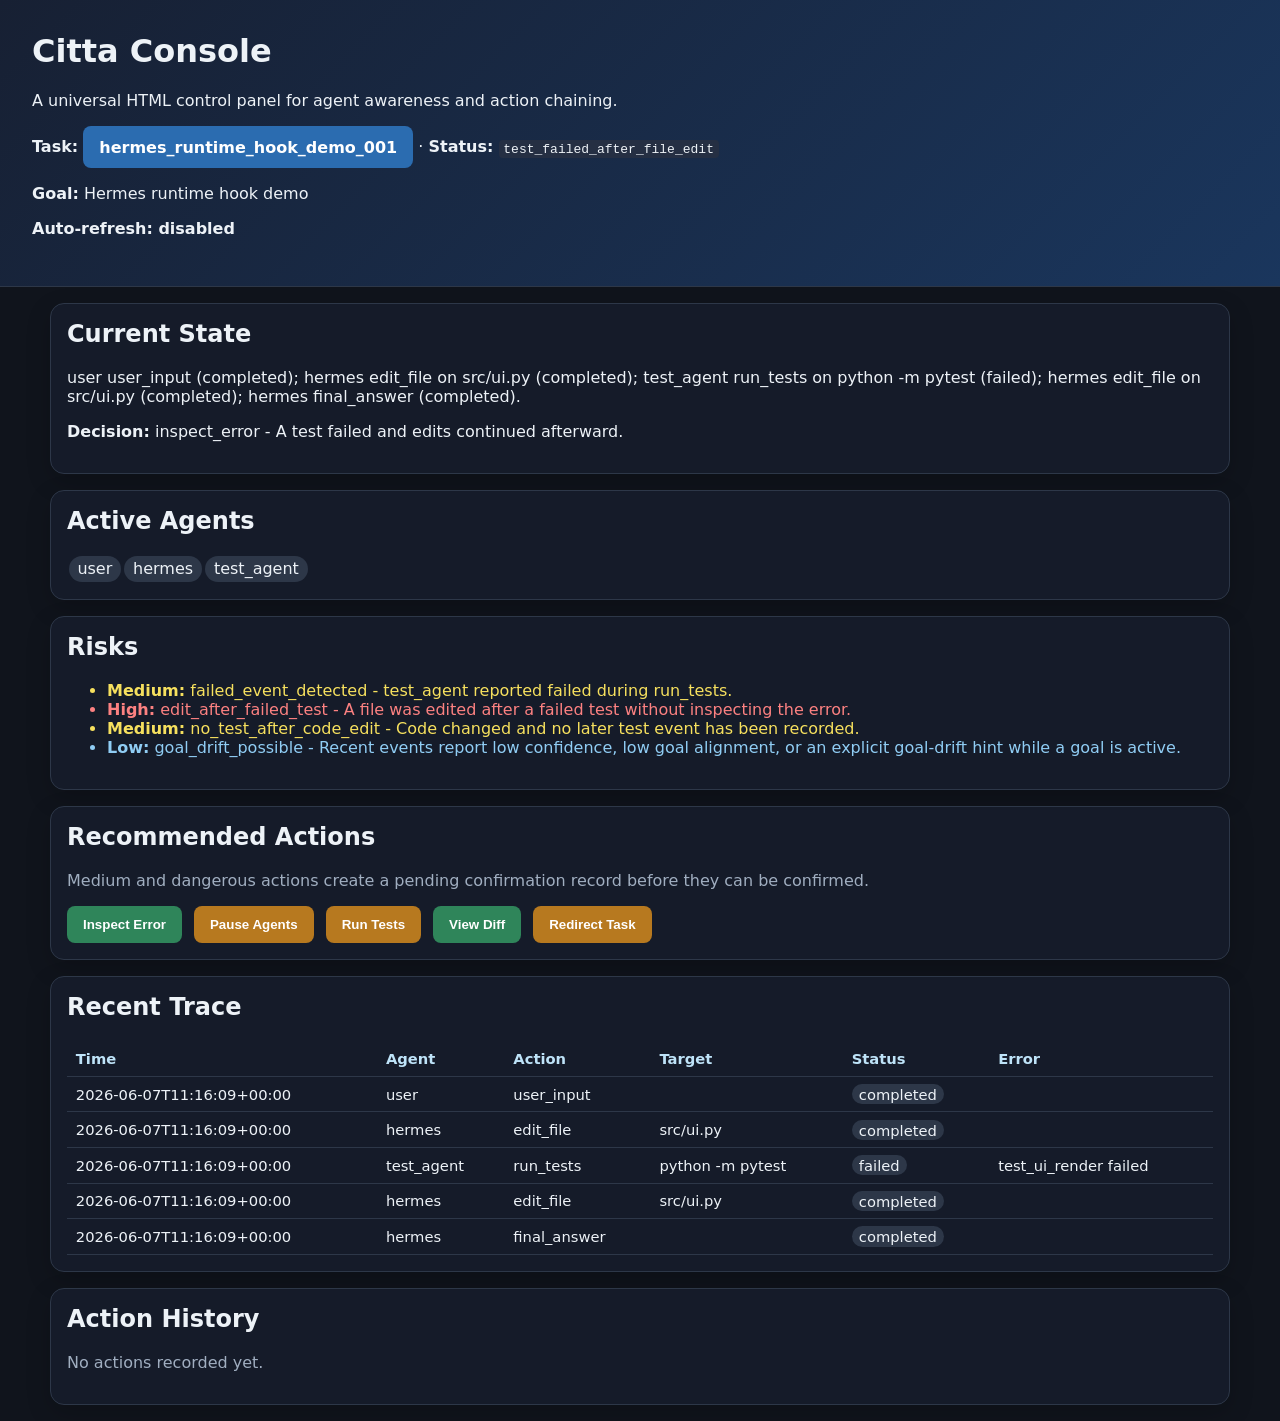
==== examples/hermes_runtime_hook/dashboard.html @ 53b65fb5 "Add opt-in Hermes runtime trace hook" ====
<!doctype html>
<html lang="en">
<head>
  <meta charset="utf-8">
  <meta name="viewport" content="width=device-width, initial-scale=1">
  <title>Citta Console</title>

  <style>
    :root { color-scheme: light dark; font-family: system-ui, sans-serif; }
    body { margin: 0; background: #10141c; color: #edf2f7; }
    header { padding: 2rem; background: linear-gradient(135deg, #172033, #1a365d); border-bottom: 1px solid #2d3748; }
    main { display: grid; gap: 1rem; padding: 1rem; max-width: 1180px; margin: 0 auto; }
    section, .card { background: #151b29; border: 1px solid #2d3748; border-radius: 14px; padding: 1rem; box-shadow: 0 8px 24px rgb(0 0 0 / 18%); }
    h1, h2 { margin-top: 0; }
    table { width: 100%; border-collapse: collapse; font-size: 0.92rem; }
    th, td { border-bottom: 1px solid #2d3748; padding: 0.55rem; text-align: left; vertical-align: top; }
    th { color: #bee3f8; }
    .badge { display: inline-block; padding: 0.2rem 0.55rem; border-radius: 999px; background: #2d3748; margin: 0.1rem; }
    .actions { display: flex; flex-wrap: wrap; gap: 0.75rem; }
    .action-form { display: inline-flex; align-items: center; gap: 0.5rem; }
    button, .link-button { border: 0; border-radius: 8px; padding: 0.7rem 1rem; cursor: pointer; font-weight: 700; text-decoration: none; display: inline-block; }
    .action-safe { background: #2f855a; color: white; }
    .action-medium { background: #b7791f; color: white; }
    .action-dangerous { background: #c53030; color: white; }
    .action-forbidden { background: #742a2a; color: white; }
    .link-button { background: #2b6cb0; color: white; }
    .risk-low { color: #90cdf4; }
    .risk-medium { color: #f6e05e; }
    .risk-high { color: #fc8181; }
    .risk-critical { color: #feb2b2; font-weight: 700; }
    .warning { color: #fbd38d; font-weight: 700; }
    .empty { color: #a0aec0; }
    .status { border-radius: 999px; background: #2d3748; padding: 0.1rem 0.45rem; white-space: nowrap; }
    .status-pending_confirmation { background: #975a16; color: white; }
    .status-confirmed { background: #276749; color: white; }
    .status-blocked { background: #9b2c2c; color: white; }
    code { background: #252f43; padding: 0.1rem 0.3rem; border-radius: 4px; }
  </style>
</head>
<body>
  <header>
    <h1>Citta Console</h1>
    <p>A universal HTML control panel for agent awareness and action chaining.</p>
    <p><strong>Task:</strong> <a class="link-button" href="/task/hermes_runtime_hook_demo_001">hermes_runtime_hook_demo_001</a> &middot;
       <strong>Status:</strong> <code>test_failed_after_file_edit</code></p>
    <p><strong>Goal:</strong> Hermes runtime hook demo</p>
    <p><strong>Auto-refresh: disabled</strong></p>
  </header>
  <main>
    <section>
      <h2>Current State</h2>
      <p>user user_input (completed); hermes edit_file on src/ui.py (completed); test_agent run_tests on python -m pytest (failed); hermes edit_file on src/ui.py (completed); hermes final_answer (completed).</p>
      <p><strong>Decision:</strong> inspect_error - A test failed and edits continued afterward.</p>
    </section>

    <section>
      <h2>Active Agents</h2>
      <span class="badge">user</span><span class="badge">hermes</span><span class="badge">test_agent</span>
    </section>

    <section>
      <h2>Risks</h2>
      <ul class="risks"><li class="risk-medium"><strong>Medium:</strong> failed_event_detected - test_agent reported failed during run_tests.</li>
<li class="risk-high"><strong>High:</strong> edit_after_failed_test - A file was edited after a failed test without inspecting the error.</li>
<li class="risk-medium"><strong>Medium:</strong> no_test_after_code_edit - Code changed and no later test event has been recorded.</li>
<li class="risk-low"><strong>Low:</strong> goal_drift_possible - Recent events report low confidence, low goal alignment, or an explicit goal-drift hint while a goal is active.</li></ul>
    </section>

    <section>
      <h2>Recommended Actions</h2>
      <p class="empty">Medium and dangerous actions create a pending confirmation record before they can be confirmed.</p>
      <div class="actions"><form method="post" action="/action" class="action-form">
  <input type="hidden" name="task_id" value="hermes_runtime_hook_demo_001">
  <input type="hidden" name="action" value="inspect_error">
  <input type="hidden" name="reason" value="A test failed and edits continued afterward.">
  <input type="hidden" name="permission_level" value="safe">
  <button class="action action-safe" type="submit">Inspect Error</button>
  
</form>
<form method="post" action="/action" class="action-form">
  <input type="hidden" name="task_id" value="hermes_runtime_hook_demo_001">
  <input type="hidden" name="action" value="pause">
  <input type="hidden" name="reason" value="Pause before more edits hide the root cause.">
  <input type="hidden" name="permission_level" value="medium">
  <button class="action action-medium" type="submit">Pause Agents</button>
  
</form>
<form method="post" action="/action" class="action-form">
  <input type="hidden" name="task_id" value="hermes_runtime_hook_demo_001">
  <input type="hidden" name="action" value="run_tests">
  <input type="hidden" name="reason" value="Code changed without a later test event.">
  <input type="hidden" name="permission_level" value="medium">
  <button class="action action-medium" type="submit">Run Tests</button>
  
</form>
<form method="post" action="/action" class="action-form">
  <input type="hidden" name="task_id" value="hermes_runtime_hook_demo_001">
  <input type="hidden" name="action" value="view_diff">
  <input type="hidden" name="reason" value="Review file changes before continuing.">
  <input type="hidden" name="permission_level" value="safe">
  <button class="action action-safe" type="submit">View Diff</button>
  
</form>
<form method="post" action="/action" class="action-form">
  <input type="hidden" name="task_id" value="hermes_runtime_hook_demo_001">
  <input type="hidden" name="action" value="redirect">
  <input type="hidden" name="reason" value="Re-anchor the active agents to the goal.">
  <input type="hidden" name="permission_level" value="medium">
  <button class="action action-medium" type="submit">Redirect Task</button>
  
</form></div>
    </section>

    <section>
      <h2>Recent Trace</h2>
      <table><thead><tr><th>Time</th><th>Agent</th><th>Action</th><th>Target</th><th>Status</th><th>Error</th></tr></thead><tbody><tr><td>2026-06-07T11:16:09+00:00</td><td>user</td><td>user_input</td><td></td><td><span class="status">completed</span></td><td></td></tr>
<tr><td>2026-06-07T11:16:09+00:00</td><td>hermes</td><td>edit_file</td><td>src/ui.py</td><td><span class="status">completed</span></td><td></td></tr>
<tr><td>2026-06-07T11:16:09+00:00</td><td>test_agent</td><td>run_tests</td><td>python -m pytest</td><td><span class="status">failed</span></td><td>test_ui_render failed</td></tr>
<tr><td>2026-06-07T11:16:09+00:00</td><td>hermes</td><td>edit_file</td><td>src/ui.py</td><td><span class="status">completed</span></td><td></td></tr>
<tr><td>2026-06-07T11:16:09+00:00</td><td>hermes</td><td>final_answer</td><td></td><td><span class="status">completed</span></td><td></td></tr></tbody></table>
    </section>

    <section>
      <h2>Action History</h2>
      <p class="empty">No actions recorded yet.</p>
    </section>
  </main>
</body>
</html>
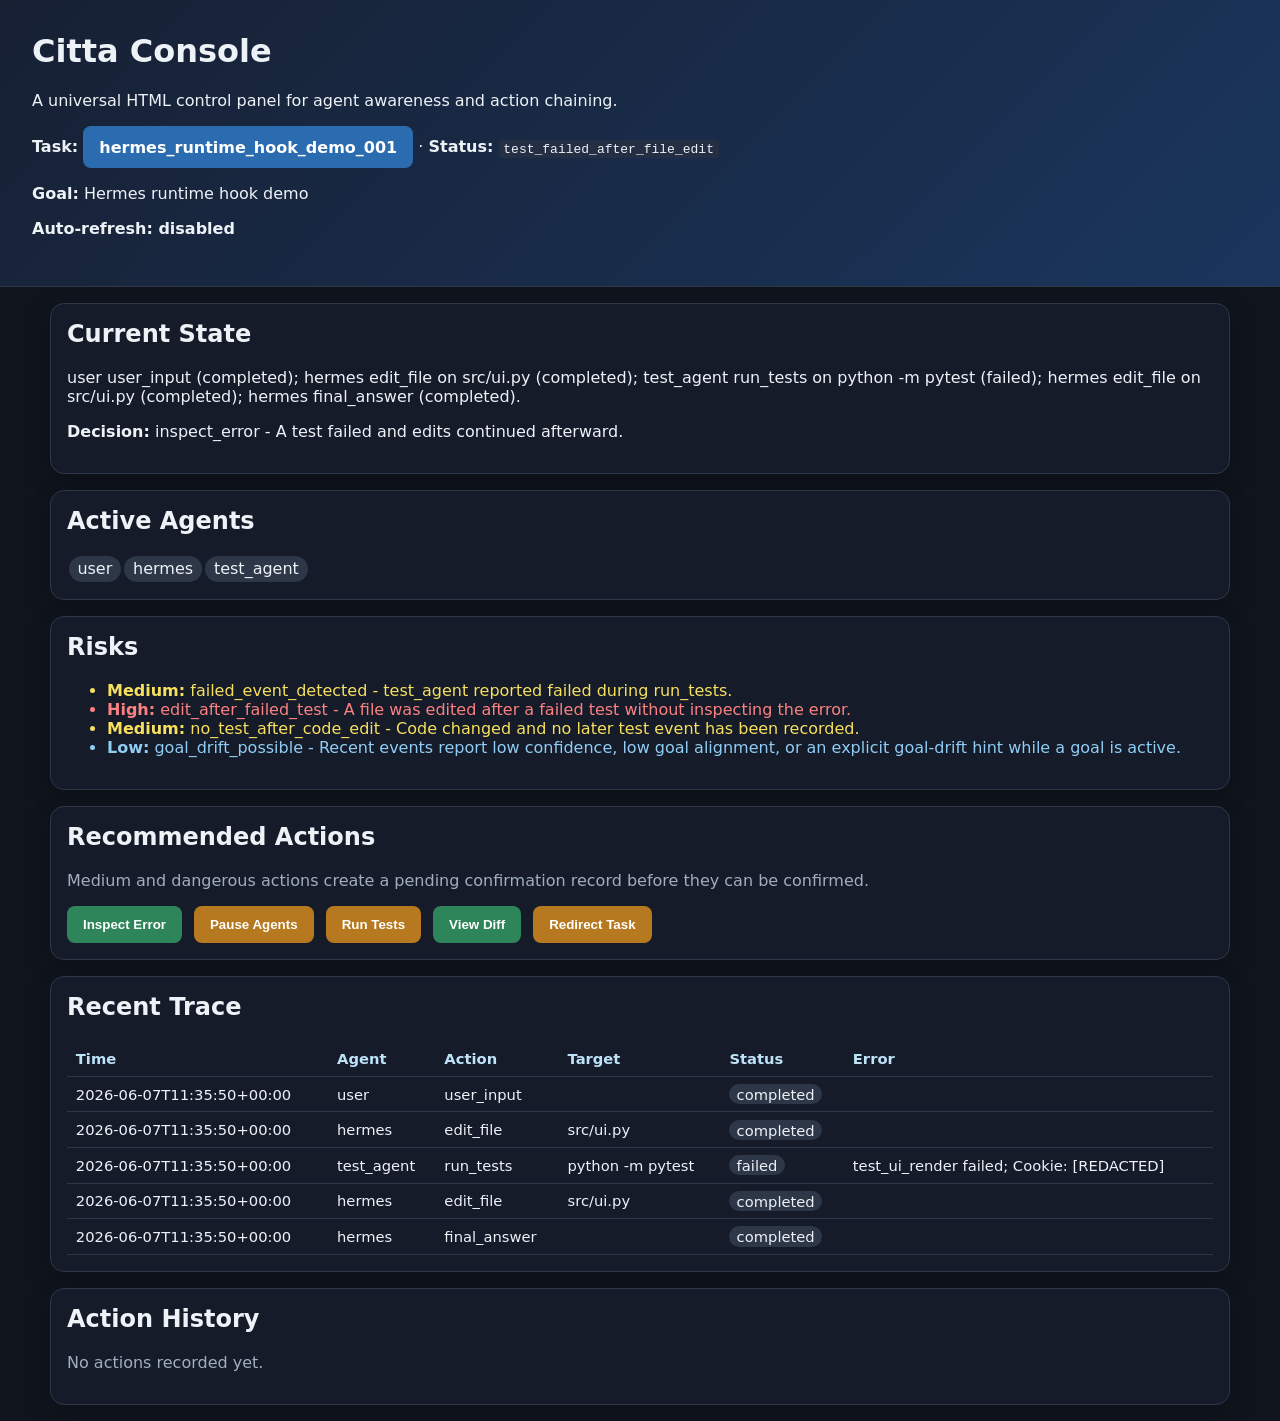
==== commit b275573b: "Add trace redaction and secret masking" ====
--- a/examples/hermes_runtime_hook/dashboard.html
+++ b/examples/hermes_runtime_hook/dashboard.html
@@ -113,11 +113,11 @@
 
     <section>
       <h2>Recent Trace</h2>
-      <table><thead><tr><th>Time</th><th>Agent</th><th>Action</th><th>Target</th><th>Status</th><th>Error</th></tr></thead><tbody><tr><td>2026-06-07T11:16:09+00:00</td><td>user</td><td>user_input</td><td></td><td><span class="status">completed</span></td><td></td></tr>
-<tr><td>2026-06-07T11:16:09+00:00</td><td>hermes</td><td>edit_file</td><td>src/ui.py</td><td><span class="status">completed</span></td><td></td></tr>
-<tr><td>2026-06-07T11:16:09+00:00</td><td>test_agent</td><td>run_tests</td><td>python -m pytest</td><td><span class="status">failed</span></td><td>test_ui_render failed</td></tr>
-<tr><td>2026-06-07T11:16:09+00:00</td><td>hermes</td><td>edit_file</td><td>src/ui.py</td><td><span class="status">completed</span></td><td></td></tr>
-<tr><td>2026-06-07T11:16:09+00:00</td><td>hermes</td><td>final_answer</td><td></td><td><span class="status">completed</span></td><td></td></tr></tbody></table>
+      <table><thead><tr><th>Time</th><th>Agent</th><th>Action</th><th>Target</th><th>Status</th><th>Error</th></tr></thead><tbody><tr><td>2026-06-07T11:35:50+00:00</td><td>user</td><td>user_input</td><td></td><td><span class="status">completed</span></td><td></td></tr>
+<tr><td>2026-06-07T11:35:50+00:00</td><td>hermes</td><td>edit_file</td><td>src/ui.py</td><td><span class="status">completed</span></td><td></td></tr>
+<tr><td>2026-06-07T11:35:50+00:00</td><td>test_agent</td><td>run_tests</td><td>python -m pytest</td><td><span class="status">failed</span></td><td>test_ui_render failed; Cookie: [REDACTED]</td></tr>
+<tr><td>2026-06-07T11:35:50+00:00</td><td>hermes</td><td>edit_file</td><td>src/ui.py</td><td><span class="status">completed</span></td><td></td></tr>
+<tr><td>2026-06-07T11:35:50+00:00</td><td>hermes</td><td>final_answer</td><td></td><td><span class="status">completed</span></td><td></td></tr></tbody></table>
     </section>
 
     <section>
